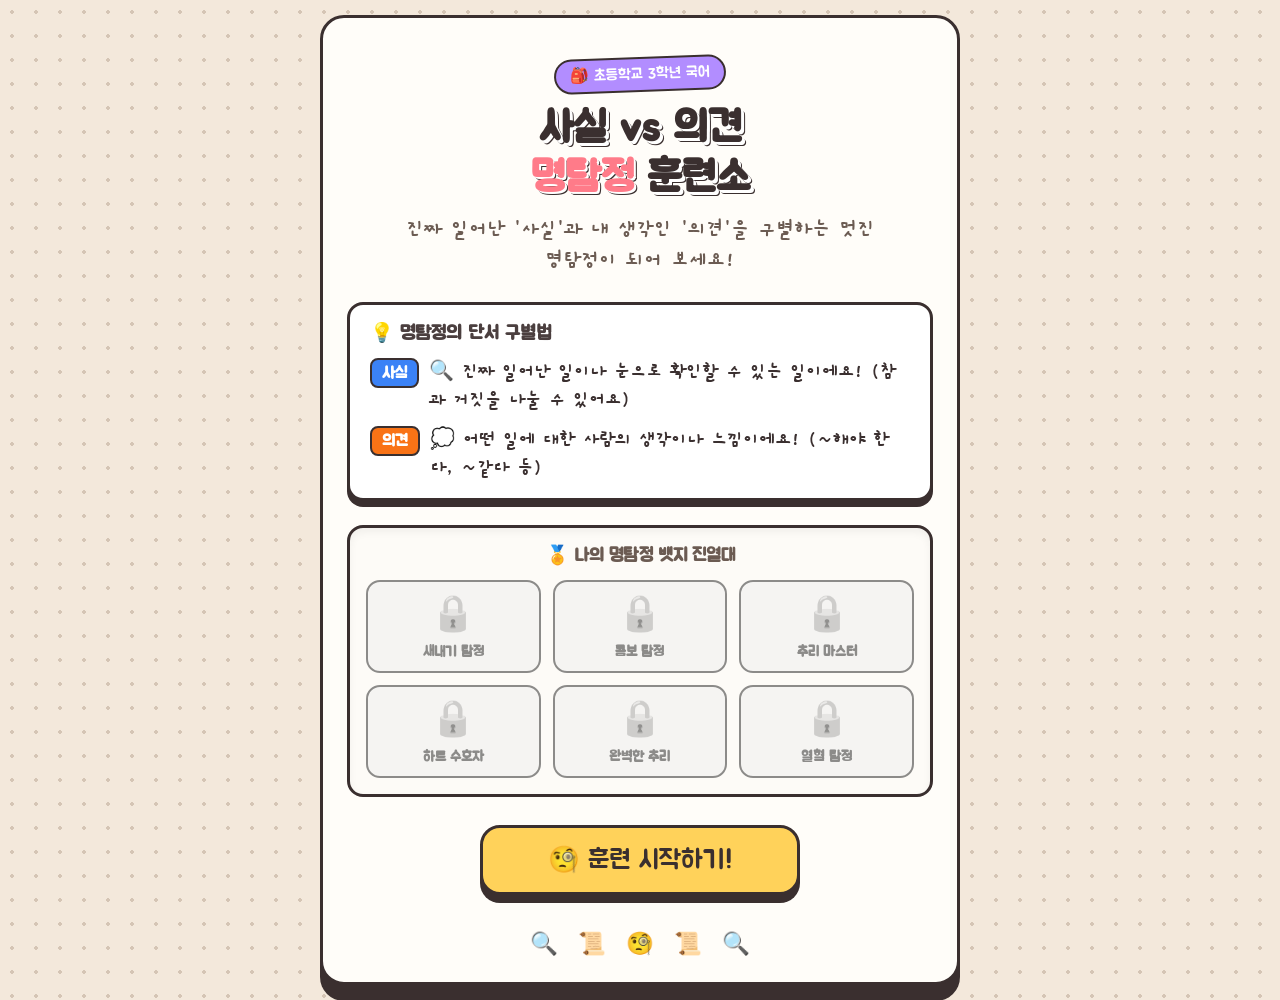
==== fact-opinion-game/index.html @ c6e33acb "feat: 초등학교 3학년 국어 '사실과 의견' 구분 학습 프로그램 추가" ====
<!DOCTYPE html>
<html lang="ko">
<head>
    <meta charset="UTF-8">
    <meta name="viewport" content="width=device-width, initial-scale=1.0">
    <title>사실 vs 의견 명탐정 훈련소 - 초등학교 3학년 국어</title>
    <!-- Google Fonts: Jua & Gaegu & Nanum Pen Script -->
    <link rel="preconnect" href="https://fonts.googleapis.com">
    <link rel="preconnect" href="https://fonts.gstatic.com" crossorigin>
    <link href="https://fonts.googleapis.com/css2?family=Jua&family=Gaegu:wght@400;700&family=Nanum+Pen+Script&display=swap" rel="stylesheet">
    <link rel="stylesheet" href="style.css">
</head>
<body>
    <div class="app-container">
        <!-- 메인 메뉴 화면 -->
        <section id="main-menu" class="screen active">
            <div class="cloud-bg"></div>
            <div class="title-area">
                <div class="badge">🎒 초등학교 3학년 국어</div>
                <h1>사실 vs 의견<br><span class="highlight">명탐정</span> 훈련소</h1>
                <p class="subtitle">진짜 일어난 '사실'과 내 생각인 '의견'을 구별하는 멋진 명탐정이 되어 보세요!</p>
            </div>

            <!-- 개념 설명 카드 -->
            <div class="concept-card">
                <h3>💡 명탐정의 단서 구별법</h3>
                <ul class="concept-list">
                    <li><span class="num blue">사실</span> 🔍 진짜 일어난 일이나 눈으로 확인할 수 있는 일이에요! (참과 거짓을 나눌 수 있어요)</li>
                    <li><span class="num orange">의견</span> 💭 어떤 일에 대한 사람의 생각이나 느낌이에요! (~해야 한다, ~같다 등)</li>
                </ul>
            </div>

            <!-- 뱃지 진열대 -->
            <div class="badge-shelf-container">
                <h3>🏅 나의 명탐정 뱃지 진열대</h3>
                <div class="badge-shelf" id="badge-shelf-display">
                    <!-- JavaScript에서 뱃지 정보 로드 -->
                </div>
            </div>

            <div class="menu-buttons">
                <button class="btn btn-start" onclick="startGame()">🧐 훈련 시작하기!</button>
            </div>
            
            <div class="footer-decoration">
                <span>🔍</span><span>📜</span><span>🧐</span><span>📜</span><span>🔍</span>
            </div>
        </section>

        <!-- 퀴즈 플레이 화면 -->
        <section id="quiz-screen" class="screen hidden">
            <div class="quiz-header">
                <button class="btn btn-home" onclick="goHome()">🏠 홈으로</button>
                <div class="status-bar">
                    <div class="progress-container">
                        <span class="progress-text">단서 <span id="current-q-num">1</span> / 10</span>
                        <div class="progress-track">
                            <div id="progress-bar" class="progress-fill" style="width: 10%;"></div>
                        </div>
                    </div>
                    <div class="hearts-container" id="hearts-display">
                        ❤️❤️❤️❤️❤️
                    </div>
                </div>
            </div>

            <div class="quiz-body">
                <!-- 콤보 및 연속 정답 이펙트 표시 -->
                <div class="combo-badge-wrapper" id="combo-display-area">
                    <!-- 예: "🔥 3콤보!" 가 애니메이션과 함께 표시됨 -->
                </div>

                <!-- 질문 제시 카드 -->
                <div class="question-instruction">
                    <div class="detective-avatar">🧐</div>
                    <div class="speech-bubble">
                        <p>아래 단서는 <strong>'사실'</strong>일까요, <strong>'의견'</strong>일까요?</p>
                    </div>
                </div>

                <!-- 단서 카드 (종이 스크롤 느낌) -->
                <div class="clue-card-container">
                    <div class="clue-tag">📍 오늘의 단서 문장</div>
                    <div class="clue-paper">
                        <div class="paper-lines">
                            <div class="paper-content" id="clue-text">
                                문장이 이곳에 들어갑니다.
                            </div>
                        </div>
                    </div>
                </div>

                <!-- 양자택일 버튼 (사실 vs 의견) -->
                <div class="choices-container">
                    <button class="btn-choice btn-fact" onclick="submitAnswer('fact')">
                        <span class="choice-icon">🔍</span>
                        <span class="choice-label">사실</span>
                        <span class="choice-desc">눈으로 확인되는 진짜 일</span>
                    </button>
                    <button class="btn-choice btn-opinion" onclick="submitAnswer('opinion')">
                        <span class="choice-icon">💭</span>
                        <span class="choice-label">의견</span>
                        <span class="choice-desc">마음속 생각이나 주장</span>
                    </button>
                </div>
            </div>
        </section>

        <!-- 결과 화면 -->
        <section id="result-screen" class="screen hidden">
            <div class="result-header">
                <h2>🏆 훈련 결과 보고서</h2>
            </div>
            
            <div class="result-body">
                <div class="result-score-card">
                    <div class="result-medal" id="result-medal-icon">🎖️</div>
                    <h3 id="result-title">훌륭한 탐정이군요!</h3>
                    <div class="score-details">
                        <p>맞힌 문제: <span class="highlight-score" id="result-score">0</span> / 10</p>
                        <p>최대 콤보: <span class="highlight-combo" id="result-combo">0</span> 콤보</p>
                    </div>
                </div>

                <!-- 획득한 뱃지 리스트 -->
                <div class="unlocked-badges-container" id="round-badges-container">
                    <h4>✨ 이번 훈련으로 획득한 뱃지!</h4>
                    <div class="round-badges-list" id="round-badges-list">
                        <!-- 동적 생성 -->
                    </div>
                </div>
            </div>

            <div class="result-buttons">
                <button class="btn btn-replay" onclick="startGame()">🔄 다시 도전하기</button>
                <button class="btn btn-secondary-outline" onclick="showMainMenu()">🏠 처음 화면으로</button>
            </div>
        </section>

        <!-- 정답/오답 확인 다이얼로그 -->
        <dialog id="feedback-dialog">
            <div class="dialog-content">
                <div class="dialog-icon" id="feedback-icon">🎉</div>
                <h2 id="feedback-title">정답이에요!</h2>
                <div class="feedback-detail">
                    <div class="correct-answer-is">
                        제시문 성격: <span id="correct-answer-name" class="highlight-answer">사실</span>
                    </div>
                    <p id="feedback-explanation">해설이 들어갑니다.</p>
                </div>
                <button class="btn btn-next" id="btn-next-action" onclick="closeFeedbackAndNext()">다음 단서로 ➔</button>
            </div>
        </dialog>
    </div>

    <!-- 배경 파티클용 컨테이너 (정답 시 폭죽 효과) -->
    <div id="particle-container"></div>

    <script src="script.js"></script>
</body>
</html>
---- fact-opinion-game/style.css ----
:root {
    --color-primary: #FF7B89;     /* 상큼한 피치 핑크 */
    --color-secondary: #FFD25A;   /* 버터 옐로우 */
    --color-success: #7ED957;     /* 새싹 그린 */
    --color-info: #5CE1E6;        /* 맑은 소라색 */
    --color-purple: #B28DFF;      /* 파스텔 보라 */
    --color-bg: #FFFDF9;          /* 따뜻한 우유색 */
    --color-dark: #3A2F2F;        /* 부드러운 다크 브라운 (텍스트 및 라인) */
    --color-white: #FFFFFF;
    
    --color-fact-main: #3B82F6;   /* 사실 파랑 */
    --color-fact-bg: #EFF6FF;
    --color-op-main: #F97316;     /* 의견 주황 */
    --color-op-bg: #FFF7ED;

    --font-main: 'Jua', sans-serif;
    --font-hand: 'Gaegu', cursive;

    --shadow-main: 0 8px 0px var(--color-dark);
    --shadow-active: 0 2px 0px var(--color-dark);
    --border-main: 3px solid var(--color-dark);
    --border-radius-lg: 24px;
    --border-radius-md: 16px;
}

* {
    box-sizing: border-box;
    margin: 0;
    padding: 0;
}

body {
    font-family: var(--font-main);
    background-color: #F3E8DB;
    background-image: radial-gradient(#D5C5B5 2px, transparent 2px);
    background-size: 24px 24px;
    color: var(--color-dark);
    display: flex;
    justify-content: center;
    align-items: center;
    min-height: 100vh;
    overflow-x: hidden;
    padding: 15px;
}

/* 앱 전체 컨테이너 */
.app-container {
    width: 100%;
    max-width: 640px;
    background-color: var(--color-bg);
    min-height: 90vh;
    border: var(--border-main);
    border-radius: var(--border-radius-lg);
    box-shadow: 0 16px 0px var(--color-dark);
    overflow: hidden;
    position: relative;
    display: flex;
    flex-direction: column;
}

/* 화면 상태 관리 */
.screen {
    flex: 1;
    display: flex;
    flex-direction: column;
    padding: 24px;
    animation: fadeIn 0.4s cubic-bezier(0.16, 1, 0.3, 1);
}

.hidden {
    display: none !important;
}

@keyframes fadeIn {
    from {
        opacity: 0;
        transform: translateY(15px);
    }
    to {
        opacity: 1;
        transform: translateY(0);
    }
}

/* 공통 버튼 디자인 */
.btn {
    font-family: var(--font-main);
    border: var(--border-main);
    border-radius: 20px;
    padding: 12px 24px;
    font-size: 1.3rem;
    cursor: pointer;
    background-color: var(--color-white);
    color: var(--color-dark);
    transition: all 0.15s cubic-bezier(0.175, 0.885, 0.32, 1.275);
    box-shadow: var(--shadow-main);
    display: inline-flex;
    align-items: center;
    justify-content: center;
    gap: 8px;
    user-select: none;
}

.btn:hover {
    transform: translateY(-2px);
    box-shadow: 0 10px 0px var(--color-dark);
}

.btn:active {
    transform: translateY(6px);
    box-shadow: var(--shadow-active);
}

.btn-start {
    background-color: var(--color-secondary);
    font-size: 1.6rem;
    padding: 16px 36px;
    width: 100%;
    max-width: 320px;
    margin: 0 auto;
}

.btn-home {
    padding: 8px 16px;
    font-size: 1rem;
    border-radius: 12px;
    box-shadow: 0 4px 0px var(--color-dark);
}

.btn-home:active {
    transform: translateY(2px);
    box-shadow: var(--shadow-active);
}

.btn-next, .btn-replay {
    background-color: var(--color-success);
    color: var(--color-white);
    text-shadow: 2px 2px 0px var(--color-dark);
}

.btn-secondary-outline {
    background-color: var(--color-white);
    border: 3px solid #8B7E74;
    box-shadow: 0 6px 0px #8B7E74;
}

.btn-secondary-outline:hover {
    box-shadow: 0 8px 0px #8B7E74;
}

.btn-secondary-outline:active {
    transform: translateY(4px);
    box-shadow: 0 2px 0px #8B7E74;
}

/* ==========================================
   1. 메인 메뉴 화면
   ========================================== */
.title-area {
    text-align: center;
    margin-top: 15px;
    margin-bottom: 25px;
    position: relative;
}

.badge {
    display: inline-block;
    background-color: var(--color-purple);
    color: var(--color-white);
    padding: 6px 14px;
    border-radius: 50px;
    font-size: 0.95rem;
    border: 2px solid var(--color-dark);
    margin-bottom: 12px;
    transform: rotate(-2deg);
}

.title-area h1 {
    font-size: 2.6rem;
    line-height: 1.2;
    margin-bottom: 10px;
    text-shadow: 3px 3px 0 var(--color-white), 4px 4px 0 var(--color-dark);
}

.title-area h1 .highlight {
    color: var(--color-primary);
    text-shadow: 2px 2px 0 var(--color-white), 3px 3px 0 var(--color-dark);
}

.subtitle {
    font-family: var(--font-hand);
    font-size: 1.4rem;
    font-weight: bold;
    color: #6B5B52;
    max-width: 480px;
    margin: 0 auto;
    line-height: 1.4;
}

/* 개념 카드 */
.concept-card {
    background-color: var(--color-white);
    border: var(--border-main);
    border-radius: var(--border-radius-md);
    padding: 16px 20px;
    margin-bottom: 24px;
    box-shadow: 0 6px 0 var(--color-dark);
}

.concept-card h3 {
    font-size: 1.2rem;
    margin-bottom: 12px;
    color: #4B3F3F;
    display: flex;
    align-items: center;
    gap: 6px;
}

.concept-list {
    list-style: none;
    display: flex;
    flex-direction: column;
    gap: 12px;
}

.concept-list li {
    font-family: var(--font-hand);
    font-size: 1.25rem;
    font-weight: 700;
    line-height: 1.4;
    display: flex;
    align-items: flex-start;
    gap: 10px;
}

.concept-list .num {
    font-family: var(--font-main);
    font-size: 1rem;
    color: var(--color-white);
    padding: 2px 10px;
    border-radius: 8px;
    border: 2px solid var(--color-dark);
    flex-shrink: 0;
}

.concept-list .num.blue { background-color: var(--color-fact-main); }
.concept-list .num.orange { background-color: var(--color-op-main); }

/* 뱃지 진열대 */
.badge-shelf-container {
    background-color: #FDFBF7;
    border: var(--border-main);
    border-radius: var(--border-radius-md);
    padding: 16px;
    margin-bottom: 28px;
    box-shadow: inset 0 4px 8px rgba(0,0,0,0.05);
}

.badge-shelf-container h3 {
    font-size: 1.15rem;
    margin-bottom: 12px;
    text-align: center;
    color: #6B5B52;
}

.badge-shelf {
    display: grid;
    grid-template-columns: repeat(3, 1fr);
    gap: 12px;
}

.badge-item {
    background-color: var(--color-white);
    border: 2px solid var(--color-dark);
    border-radius: 14px;
    padding: 10px 6px;
    text-align: center;
    position: relative;
    cursor: help;
    transition: all 0.2s ease;
}

.badge-item.locked {
    filter: grayscale(100%);
    opacity: 0.55;
    background-color: #F1EFEA;
}

.badge-icon {
    font-size: 2.2rem;
    margin-bottom: 4px;
    display: block;
}

.badge-name {
    font-size: 0.85rem;
    font-weight: bold;
    color: var(--color-dark);
}

/* 뱃지 툴팁 */
.badge-item::after {
    content: attr(data-tooltip);
    position: absolute;
    bottom: 105%;
    left: 50%;
    transform: translateX(-50%) scale(0.8);
    background-color: var(--color-dark);
    color: var(--color-white);
    padding: 6px 10px;
    border-radius: 8px;
    font-size: 0.75rem;
    width: 140px;
    text-align: center;
    visibility: hidden;
    opacity: 0;
    pointer-events: none;
    transition: all 0.15s ease;
    z-index: 10;
    box-shadow: 0 4px 8px rgba(0,0,0,0.15);
    line-height: 1.3;
}

.badge-item:hover::after {
    visibility: visible;
    opacity: 1;
    transform: translateX(-50%) scale(1);
}

.menu-buttons {
    text-align: center;
    margin-bottom: 20px;
}

.footer-decoration {
    display: flex;
    justify-content: center;
    gap: 20px;
    font-size: 1.4rem;
    color: #D5C5B5;
    margin-top: auto;
    padding-top: 15px;
}

/* ==========================================
   2. 퀴즈 플레이 화면
   ========================================== */
.quiz-header {
    display: flex;
    align-items: center;
    justify-content: space-between;
    padding-bottom: 16px;
    border-bottom: 3px dashed #E5D5C5;
    margin-bottom: 20px;
}

.status-bar {
    display: flex;
    align-items: center;
    gap: 16px;
    flex: 1;
    justify-content: flex-end;
}

.progress-container {
    display: flex;
    flex-direction: column;
    align-items: flex-end;
    gap: 4px;
    flex: 1;
    max-width: 180px;
}

.progress-text {
    font-size: 0.95rem;
    font-weight: bold;
}

.progress-track {
    width: 100%;
    height: 14px;
    background-color: #EADBC8;
    border: 2px solid var(--color-dark);
    border-radius: 10px;
    overflow: hidden;
}

.progress-fill {
    height: 100%;
    background-color: var(--color-info);
    border-right: 2px solid var(--color-dark);
    width: 0%;
    transition: width 0.3s cubic-bezier(0.4, 0, 0.2, 1);
}

.hearts-container {
    font-size: 1.3rem;
    letter-spacing: 2px;
    user-select: none;
}

/* 하트 깎일 때 흔들리는 효과 */
@keyframes shake {
    0%, 100% { transform: translateX(0); }
    20%, 60% { transform: translateX(-6px); }
    40%, 80% { transform: translateX(6px); }
}

.shake {
    animation: shake 0.4s ease;
}

.quiz-body {
    display: flex;
    flex-direction: column;
    flex: 1;
    position: relative;
}

/* 콤보 배지 */
.combo-badge-wrapper {
    position: absolute;
    top: -5px;
    right: 5px;
    z-index: 5;
    pointer-events: none;
}

.combo-badge {
    background-color: var(--color-primary);
    color: var(--color-white);
    border: 2px solid var(--color-dark);
    padding: 4px 10px;
    border-radius: 12px;
    font-size: 1.1rem;
    box-shadow: 0 4px 0 var(--color-dark);
    animation: popCombo 0.4s cubic-bezier(0.175, 0.885, 0.32, 1.275) both;
}

@keyframes popCombo {
    0% { transform: scale(0.5) rotate(-15deg); opacity: 0; }
    50% { transform: scale(1.3) rotate(10deg); }
    100% { transform: scale(1) rotate(-5deg); opacity: 1; }
}

/* 질문 제시 가이드 */
.question-instruction {
    display: flex;
    align-items: center;
    gap: 12px;
    margin-bottom: 20px;
}

.detective-avatar {
    font-size: 2.8rem;
    background-color: #EBF8FF;
    border: 2.5px solid var(--color-dark);
    width: 60px;
    height: 60px;
    border-radius: 50%;
    display: flex;
    align-items: center;
    justify-content: center;
    box-shadow: 0 4px 0 var(--color-dark);
}

.speech-bubble {
    background-color: var(--color-white);
    border: 2.5px solid var(--color-dark);
    border-radius: 18px;
    padding: 10px 16px;
    position: relative;
    flex: 1;
    box-shadow: 0 4px 0 rgba(0,0,0,0.05);
}

.speech-bubble::before {
    content: '';
    position: absolute;
    left: -10px;
    top: 50%;
    transform: translateY(-50%) rotate(45deg);
    width: 14px;
    height: 14px;
    background-color: var(--color-white);
    border-left: 2.5px solid var(--color-dark);
    border-bottom: 2.5px solid var(--color-dark);
}

.speech-bubble p {
    font-family: var(--font-hand);
    font-size: 1.35rem;
    font-weight: 700;
    line-height: 1.3;
}

/* 단서 종이 스크롤 */
.clue-card-container {
    margin-bottom: 28px;
    position: relative;
}

.clue-tag {
    position: absolute;
    top: -12px;
    left: 20px;
    background-color: var(--color-secondary);
    border: 2px solid var(--color-dark);
    border-radius: 8px;
    padding: 2px 10px;
    font-size: 0.9rem;
    font-weight: bold;
    z-index: 2;
}

.clue-paper {
    background-color: #FFFDF6;
    border: var(--border-main);
    border-radius: 16px;
    padding: 28px 20px 20px 20px;
    box-shadow: 0 8px 0 rgba(0, 0, 0, 0.05), var(--shadow-main);
    position: relative;
    overflow: hidden;
}

.clue-paper::after {
    content: '';
    position: absolute;
    top: 0;
    right: 15px;
    width: 25px;
    height: 100%;
    background: radial-gradient(circle, #EADBC8 4px, transparent 5px);
    background-size: 25px 25px;
    opacity: 0.35;
    pointer-events: none;
}

.paper-lines {
    border-left: 2px solid #FF8E9E;
    padding-left: 15px;
    height: 100%;
}

.paper-content {
    font-family: var(--font-hand);
    font-size: 1.7rem;
    font-weight: bold;
    line-height: 1.6;
    color: #4A3E3D;
    min-height: 90px;
    display: flex;
    align-items: center;
    word-break: keep-all;
}

/* 양자택일 버튼 레이아웃 */
.choices-container {
    display: grid;
    grid-template-columns: 1fr 1fr;
    gap: 16px;
    margin-top: auto;
    margin-bottom: 10px;
}

.btn-choice {
    font-family: var(--font-main);
    border: var(--border-main);
    border-radius: var(--border-radius-md);
    padding: 16px 12px;
    cursor: pointer;
    transition: all 0.15s cubic-bezier(0.175, 0.885, 0.32, 1.275);
    box-shadow: var(--shadow-main);
    display: flex;
    flex-direction: column;
    align-items: center;
    gap: 6px;
    user-select: none;
}

.btn-choice:hover {
    transform: translateY(-4px);
    box-shadow: 0 12px 0px var(--color-dark);
}

.btn-choice:active {
    transform: translateY(6px);
    box-shadow: var(--shadow-active);
}

.btn-fact {
    background-color: var(--color-fact-bg);
    color: var(--color-fact-main);
}
.btn-fact .choice-label {
    color: var(--color-fact-main);
    font-size: 1.8rem;
    text-shadow: 1.5px 1.5px 0 var(--color-dark);
}
.btn-fact .choice-desc {
    color: #4B5563;
    font-size: 0.85rem;
    font-family: var(--font-hand);
    font-weight: 700;
}

.btn-opinion {
    background-color: var(--color-op-bg);
    color: var(--color-op-main);
}
.btn-opinion .choice-label {
    color: var(--color-op-main);
    font-size: 1.8rem;
    text-shadow: 1.5px 1.5px 0 var(--color-dark);
}
.btn-opinion .choice-desc {
    color: #4B5563;
    font-size: 0.85rem;
    font-family: var(--font-hand);
    font-weight: 700;
}

.choice-icon {
    font-size: 2.4rem;
}

/* ==========================================
   3. 결과 화면
   ========================================== */
.result-header {
    text-align: center;
    margin-bottom: 20px;
}

.result-header h2 {
    font-size: 2.2rem;
    color: var(--color-primary);
    text-shadow: 2px 2px 0 var(--color-white), 3px 3px 0 var(--color-dark);
}

.result-body {
    display: flex;
    flex-direction: column;
    gap: 20px;
    flex: 1;
}

.result-score-card {
    background-color: var(--color-white);
    border: var(--border-main);
    border-radius: var(--border-radius-md);
    padding: 24px 20px;
    text-align: center;
    box-shadow: var(--shadow-main);
}

.result-medal {
    font-size: 3.5rem;
    margin-bottom: 8px;
    animation: bounce 1.2s infinite alternate ease-in-out;
}

@keyframes bounce {
    from { transform: translateY(0); }
    to { transform: translateY(-8px); }
}

.result-score-card h3 {
    font-size: 1.5rem;
    margin-bottom: 12px;
}

.score-details {
    display: flex;
    justify-content: space-around;
    font-size: 1.2rem;
    border-top: 2px dashed #E5D5C5;
    padding-top: 14px;
}

.highlight-score {
    color: var(--color-fact-main);
    font-size: 1.5rem;
    font-weight: bold;
}

.highlight-combo {
    color: var(--color-primary);
    font-size: 1.5rem;
    font-weight: bold;
}

.unlocked-badges-container {
    background-color: #FFFDF9;
    border: var(--border-main);
    border-radius: var(--border-radius-md);
    padding: 16px;
    box-shadow: inset 0 4px 6px rgba(0,0,0,0.02);
}

.unlocked-badges-container h4 {
    font-size: 1.1rem;
    margin-bottom: 12px;
    color: #6B5B52;
    text-align: center;
}

.round-badges-list {
    display: flex;
    justify-content: center;
    gap: 16px;
    flex-wrap: wrap;
}

.round-badge-item {
    background-color: #FFF4E5;
    border: 2px solid var(--color-dark);
    border-radius: 12px;
    padding: 8px 12px;
    display: flex;
    align-items: center;
    gap: 6px;
    font-size: 0.9rem;
    animation: scalePop 0.4s cubic-bezier(0.175, 0.885, 0.32, 1.275) both;
}

@keyframes scalePop {
    from { transform: scale(0.6); opacity: 0; }
    to { transform: scale(1); opacity: 1; }
}

.result-buttons {
    display: flex;
    flex-direction: column;
    gap: 12px;
    margin-top: auto;
    padding-top: 15px;
}

.result-buttons .btn {
    width: 100%;
}

/* ==========================================
   4. 정답/오답 확인 다이얼로그 (Dialog)
   ========================================== */
dialog {
    border: none;
    background: transparent;
    max-width: 90%;
    width: 440px;
    margin: auto;
}

dialog::backdrop {
    background-color: rgba(58, 47, 47, 0.6);
    backdrop-filter: blur(4px);
    animation: backdropFade 0.25s ease-out;
}

@keyframes backdropFade {
    from { opacity: 0; }
    to { opacity: 1; }
}

.dialog-content {
    background-color: var(--color-bg);
    border: var(--border-main);
    border-radius: var(--border-radius-lg);
    box-shadow: 0 16px 0px var(--color-dark);
    padding: 24px;
    text-align: center;
    animation: dialogPop 0.35s cubic-bezier(0.34, 1.56, 0.64, 1);
    position: relative;
    overflow: hidden;
}

@keyframes dialogPop {
    from { transform: scale(0.7) translateY(20px); opacity: 0; }
    to { transform: scale(1) translateY(0); opacity: 1; }
}

.dialog-icon {
    font-size: 4rem;
    margin-bottom: 12px;
    display: inline-block;
}

.dialog-content h2 {
    font-size: 1.8rem;
    margin-bottom: 16px;
    text-shadow: 1px 1px 0 var(--color-white);
}

.feedback-detail {
    background-color: var(--color-white);
    border: 2px solid var(--color-dark);
    border-radius: 14px;
    padding: 16px;
    margin-bottom: 20px;
    text-align: left;
}

.correct-answer-is {
    font-size: 1.05rem;
    font-weight: bold;
    margin-bottom: 8px;
    border-bottom: 2px dashed #E5D5C5;
    padding-bottom: 8px;
}

.highlight-answer {
    padding: 2px 10px;
    border-radius: 8px;
    border: 2px solid var(--color-dark);
    color: var(--color-white);
    font-size: 0.95rem;
    margin-left: 6px;
}

.highlight-answer.fact {
    background-color: var(--color-fact-main);
}
.highlight-answer.opinion {
    background-color: var(--color-op-main);
}

#feedback-explanation {
    font-family: var(--font-hand);
    font-size: 1.35rem;
    font-weight: bold;
    line-height: 1.45;
    color: #554A42;
    word-break: keep-all;
}

.btn-next {
    width: 100%;
}

/* ==========================================
   5. 파티클 이펙트
   ========================================== */
#particle-container {
    position: fixed;
    top: 0;
    left: 0;
    width: 100vw;
    height: 100vh;
    pointer-events: none;
    z-index: 9999;
    overflow: hidden;
}

.particle {
    position: absolute;
    font-size: 1.5rem;
    user-select: none;
    animation: particleFall 1.2s forwards cubic-bezier(0.1, 0.8, 0.3, 1);
}

@keyframes particleFall {
    0% {
        transform: translate3d(0, 0, 0) rotate(0deg) scale(0);
        opacity: 1;
    }
    50% {
        opacity: 1;
    }
    100% {
        transform: translate3d(var(--x), var(--y), 0) rotate(var(--r)) scale(1.2);
        opacity: 0;
    }
}
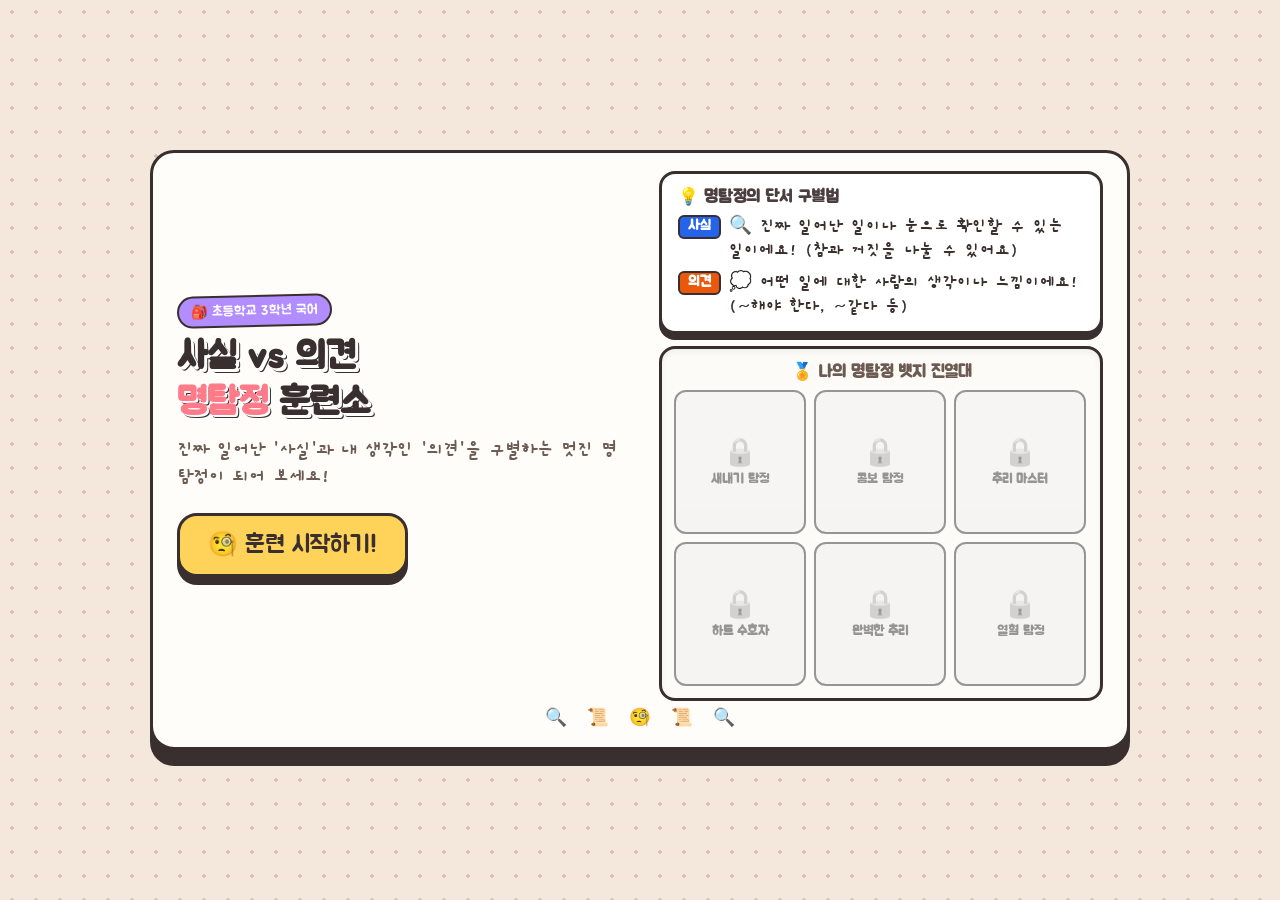
==== commit c08227e2: "style: 크롬북 해상도 최적화 가로 분할 레이아웃 적용 및 세로 스크롤 제거" ====
--- a/fact-opinion-game/index.html
+++ b/fact-opinion-game/index.html
@@ -15,31 +15,37 @@
         <!-- 메인 메뉴 화면 -->
         <section id="main-menu" class="screen active">
             <div class="cloud-bg"></div>
-            <div class="title-area">
-                <div class="badge">🎒 초등학교 3학년 국어</div>
-                <h1>사실 vs 의견<br><span class="highlight">명탐정</span> 훈련소</h1>
-                <p class="subtitle">진짜 일어난 '사실'과 내 생각인 '의견'을 구별하는 멋진 명탐정이 되어 보세요!</p>
-            </div>
+            <div class="split-layout">
+                <!-- 좌측 열: 타이틀과 모험 시작 -->
+                <div class="col-left">
+                    <div class="title-area">
+                        <div class="badge">🎒 초등학교 3학년 국어</div>
+                        <h1>사실 vs 의견<br><span class="highlight">명탐정</span> 훈련소</h1>
+                        <p class="subtitle">진짜 일어난 '사실'과 내 생각인 '의견'을 구별하는 멋진 명탐정이 되어 보세요!</p>
+                    </div>
+                    <div class="menu-buttons">
+                        <button class="btn btn-start" onclick="startGame()">🧐 훈련 시작하기!</button>
+                    </div>
+                </div>
+                <!-- 우측 열: 개념 요약 및 뱃지 판넬 -->
+                <div class="col-right">
+                    <!-- 개념 설명 카드 -->
+                    <div class="concept-card">
+                        <h3>💡 명탐정의 단서 구별법</h3>
+                        <ul class="concept-list">
+                            <li><span class="num blue">사실</span> 🔍 진짜 일어난 일이나 눈으로 확인할 수 있는 일이에요! (참과 거짓을 나눌 수 있어요)</li>
+                            <li><span class="num orange">의견</span> 💭 어떤 일에 대한 사람의 생각이나 느낌이에요! (~해야 한다, ~같다 등)</li>
+                        </ul>
+                    </div>
 
-            <!-- 개념 설명 카드 -->
-            <div class="concept-card">
-                <h3>💡 명탐정의 단서 구별법</h3>
-                <ul class="concept-list">
-                    <li><span class="num blue">사실</span> 🔍 진짜 일어난 일이나 눈으로 확인할 수 있는 일이에요! (참과 거짓을 나눌 수 있어요)</li>
-                    <li><span class="num orange">의견</span> 💭 어떤 일에 대한 사람의 생각이나 느낌이에요! (~해야 한다, ~같다 등)</li>
-                </ul>
-            </div>
-
-            <!-- 뱃지 진열대 -->
-            <div class="badge-shelf-container">
-                <h3>🏅 나의 명탐정 뱃지 진열대</h3>
-                <div class="badge-shelf" id="badge-shelf-display">
-                    <!-- JavaScript에서 뱃지 정보 로드 -->
+                    <!-- 뱃지 진열대 -->
+                    <div class="badge-shelf-container">
+                        <h3>🏅 나의 명탐정 뱃지 진열대</h3>
+                        <div class="badge-shelf" id="badge-shelf-display">
+                            <!-- JavaScript에서 뱃지 정보 로드 -->
+                        </div>
+                    </div>
                 </div>
-            </div>
-
-            <div class="menu-buttons">
-                <button class="btn btn-start" onclick="startGame()">🧐 훈련 시작하기!</button>
             </div>
             
             <div class="footer-decoration">
@@ -64,43 +70,53 @@
                 </div>
             </div>
 
-            <div class="quiz-body">
-                <!-- 콤보 및 연속 정답 이펙트 표시 -->
-                <div class="combo-badge-wrapper" id="combo-display-area">
-                    <!-- 예: "🔥 3콤보!" 가 애니메이션과 함께 표시됨 -->
-                </div>
+            <div class="quiz-body split-layout">
+                <!-- 좌측: 문제 질문과 단서 카드 -->
+                <div class="col-left">
+                    <div class="question-instruction">
+                        <div class="detective-avatar">🧐</div>
+                        <div class="speech-bubble">
+                            <p>아래 단서는 <strong>'사실'</strong>일까요, <strong>'의견'</strong>일까요?</p>
+                        </div>
+                    </div>
 
-                <!-- 질문 제시 카드 -->
-                <div class="question-instruction">
-                    <div class="detective-avatar">🧐</div>
-                    <div class="speech-bubble">
-                        <p>아래 단서는 <strong>'사실'</strong>일까요, <strong>'의견'</strong>일까요?</p>
-                    </div>
-                </div>
-
-                <!-- 단서 카드 (종이 스크롤 느낌) -->
-                <div class="clue-card-container">
-                    <div class="clue-tag">📍 오늘의 단서 문장</div>
-                    <div class="clue-paper">
-                        <div class="paper-lines">
-                            <div class="paper-content" id="clue-text">
-                                문장이 이곳에 들어갑니다.
+                    <!-- 단서 카드 (종이 스크롤) -->
+                    <div class="clue-card-container">
+                        <div class="clue-tag">📍 오늘의 단서 문장</div>
+                        <div class="clue-paper">
+                            <div class="paper-lines">
+                                <div class="paper-content" id="clue-text">
+                                    문장이 이곳에 들어갑니다.
+                                </div>
                             </div>
                         </div>
                     </div>
                 </div>
 
-                <!-- 양자택일 버튼 (사실 vs 의견) -->
-                <div class="choices-container">
+                <!-- 우측: 대형 세로 사실/의견 버튼 -->
+                <div class="col-right choices-col">
+                    <!-- 콤보 및 연속 정답 이펙트 표시 -->
+                    <div class="combo-badge-wrapper" id="combo-display-area">
+                        <!-- 예: "🔥 3콤보!" -->
+                    </div>
+
                     <button class="btn-choice btn-fact" onclick="submitAnswer('fact')">
-                        <span class="choice-icon">🔍</span>
-                        <span class="choice-label">사실</span>
-                        <span class="choice-desc">눈으로 확인되는 진짜 일</span>
+                        <div class="choice-btn-inner">
+                            <span class="choice-icon">🔍</span>
+                            <div class="choice-text-group">
+                                <span class="choice-label">사실</span>
+                                <span class="choice-desc">눈으로 확인되는 진짜 일</span>
+                            </div>
+                        </div>
                     </button>
                     <button class="btn-choice btn-opinion" onclick="submitAnswer('opinion')">
-                        <span class="choice-icon">💭</span>
-                        <span class="choice-label">의견</span>
-                        <span class="choice-desc">마음속 생각이나 주장</span>
+                        <div class="choice-btn-inner">
+                            <span class="choice-icon">💭</span>
+                            <div class="choice-text-group">
+                                <span class="choice-label">의견</span>
+                                <span class="choice-desc">마음속 생각이나 주장</span>
+                            </div>
+                        </div>
                     </button>
                 </div>
             </div>
@@ -112,28 +128,34 @@
                 <h2>🏆 훈련 결과 보고서</h2>
             </div>
             
-            <div class="result-body">
-                <div class="result-score-card">
-                    <div class="result-medal" id="result-medal-icon">🎖️</div>
-                    <h3 id="result-title">훌륭한 탐정이군요!</h3>
-                    <div class="score-details">
-                        <p>맞힌 문제: <span class="highlight-score" id="result-score">0</span> / 10</p>
-                        <p>최대 콤보: <span class="highlight-combo" id="result-combo">0</span> 콤보</p>
+            <div class="result-body split-layout">
+                <!-- 좌측: 점수 카드 -->
+                <div class="col-left">
+                    <div class="result-score-card">
+                        <div class="result-medal" id="result-medal-icon">🎖️</div>
+                        <h3 id="result-title">훌륭한 탐정이군요!</h3>
+                        <div class="score-details">
+                            <p>맞힌 문제: <span class="highlight-score" id="result-score">0</span> / 10</p>
+                            <p>최대 콤보: <span class="highlight-combo" id="result-combo">0</span> 콤보</p>
+                        </div>
                     </div>
                 </div>
 
-                <!-- 획득한 뱃지 리스트 -->
-                <div class="unlocked-badges-container" id="round-badges-container">
-                    <h4>✨ 이번 훈련으로 획득한 뱃지!</h4>
-                    <div class="round-badges-list" id="round-badges-list">
-                        <!-- 동적 생성 -->
+                <!-- 우측: 이번 판 뱃지 및 제어 버튼 -->
+                <div class="col-right result-nav-col">
+                    <!-- 획득한 뱃지 리스트 -->
+                    <div class="unlocked-badges-container" id="round-badges-container">
+                        <h4>✨ 이번 훈련으로 획득한 뱃지!</h4>
+                        <div class="round-badges-list" id="round-badges-list">
+                            <!-- 동적 생성 -->
+                        </div>
+                    </div>
+
+                    <div class="result-buttons">
+                        <button class="btn btn-replay" onclick="startGame()">🔄 다시 도전하기</button>
+                        <button class="btn btn-secondary-outline" onclick="showMainMenu()">🏠 처음 화면으로</button>
                     </div>
                 </div>
-            </div>
-
-            <div class="result-buttons">
-                <button class="btn btn-replay" onclick="startGame()">🔄 다시 도전하기</button>
-                <button class="btn btn-secondary-outline" onclick="showMainMenu()">🏠 처음 화면으로</button>
             </div>
         </section>
 
--- a/fact-opinion-game/style.css
+++ b/fact-opinion-game/style.css
@@ -8,9 +8,9 @@
     --color-dark: #3A2F2F;        /* 부드러운 다크 브라운 (텍스트 및 라인) */
     --color-white: #FFFFFF;
     
-    --color-fact-main: #3B82F6;   /* 사실 파랑 */
+    --color-fact-main: #2563EB;   /* 사실 파랑 */
     --color-fact-bg: #EFF6FF;
-    --color-op-main: #F97316;     /* 의견 주황 */
+    --color-op-main: #EA580C;     /* 의견 주황 */
     --color-op-bg: #FFF7ED;
 
     --font-main: 'Jua', sans-serif;
@@ -39,16 +39,18 @@
     justify-content: center;
     align-items: center;
     min-height: 100vh;
-    overflow-x: hidden;
-    padding: 15px;
-}
-
-/* 앱 전체 컨테이너 */
+    overflow: hidden; /* 전신 스크롤 제거 */
+    padding: 10px;
+}
+
+/* 앱 전체 컨테이너 (크롬북 가로 해상도 최적화, 세로 스크롤 없음) */
 .app-container {
-    width: 100%;
-    max-width: 640px;
+    width: 95vw;
+    max-width: 980px;
+    height: 92vh;
+    max-height: 600px;
+    min-height: 480px;
     background-color: var(--color-bg);
-    min-height: 90vh;
     border: var(--border-main);
     border-radius: var(--border-radius-lg);
     box-shadow: 0 16px 0px var(--color-dark);
@@ -63,7 +65,8 @@
     flex: 1;
     display: flex;
     flex-direction: column;
-    padding: 24px;
+    padding: 18px 24px;
+    overflow: hidden; /* 각 화면 내부 스크롤바 방지 */
     animation: fadeIn 0.4s cubic-bezier(0.16, 1, 0.3, 1);
 }
 
@@ -74,7 +77,7 @@
 @keyframes fadeIn {
     from {
         opacity: 0;
-        transform: translateY(15px);
+        transform: translateY(10px);
     }
     to {
         opacity: 1;
@@ -82,17 +85,35 @@
     }
 }
 
+/* 가로 2열 분할 레이아웃 */
+.split-layout {
+    display: flex;
+    flex: 1;
+    gap: 28px;
+    overflow: hidden;
+    align-items: stretch;
+}
+
+.col-left, .col-right {
+    flex: 1;
+    display: flex;
+    flex-direction: column;
+    justify-content: center;
+    gap: 12px;
+    overflow: hidden;
+}
+
 /* 공통 버튼 디자인 */
 .btn {
     font-family: var(--font-main);
     border: var(--border-main);
     border-radius: 20px;
-    padding: 12px 24px;
-    font-size: 1.3rem;
+    padding: 10px 22px;
+    font-size: 1.25rem;
     cursor: pointer;
     background-color: var(--color-white);
     color: var(--color-dark);
-    transition: all 0.15s cubic-bezier(0.175, 0.885, 0.32, 1.275);
+    transition: all 0.12s cubic-bezier(0.175, 0.885, 0.32, 1.275);
     box-shadow: var(--shadow-main);
     display: inline-flex;
     align-items: center;
@@ -113,16 +134,16 @@
 
 .btn-start {
     background-color: var(--color-secondary);
-    font-size: 1.6rem;
-    padding: 16px 36px;
+    font-size: 1.5rem;
+    padding: 14px 28px;
     width: 100%;
-    max-width: 320px;
-    margin: 0 auto;
+    max-width: 280px;
+    margin-top: 10px;
 }
 
 .btn-home {
-    padding: 8px 16px;
-    font-size: 1rem;
+    padding: 6px 14px;
+    font-size: 0.95rem;
     border-radius: 12px;
     box-shadow: 0 4px 0px var(--color-dark);
 }
@@ -154,12 +175,15 @@
 }
 
 /* ==========================================
-   1. 메인 메뉴 화면
+   1. 메인 메뉴 화면 (가로 개편)
    ========================================== */
+#main-menu .col-left {
+    align-items: flex-start;
+    padding-right: 10px;
+}
+
 .title-area {
-    text-align: center;
-    margin-top: 15px;
-    margin-bottom: 25px;
+    text-align: left;
     position: relative;
 }
 
@@ -167,17 +191,17 @@
     display: inline-block;
     background-color: var(--color-purple);
     color: var(--color-white);
-    padding: 6px 14px;
+    padding: 5px 12px;
     border-radius: 50px;
-    font-size: 0.95rem;
-    border: 2px solid var(--color-dark);
-    margin-bottom: 12px;
-    transform: rotate(-2deg);
+    font-size: 0.85rem;
+    border: 2px solid var(--color-dark);
+    margin-bottom: 8px;
+    transform: rotate(-1.5deg);
 }
 
 .title-area h1 {
-    font-size: 2.6rem;
-    line-height: 1.2;
+    font-size: 2.3rem;
+    line-height: 1.25;
     margin-bottom: 10px;
     text-shadow: 3px 3px 0 var(--color-white), 4px 4px 0 var(--color-dark);
 }
@@ -189,12 +213,10 @@
 
 .subtitle {
     font-family: var(--font-hand);
-    font-size: 1.4rem;
+    font-size: 1.25rem;
     font-weight: bold;
     color: #6B5B52;
-    max-width: 480px;
-    margin: 0 auto;
-    line-height: 1.4;
+    line-height: 1.35;
 }
 
 /* 개념 카드 */
@@ -202,43 +224,43 @@
     background-color: var(--color-white);
     border: var(--border-main);
     border-radius: var(--border-radius-md);
-    padding: 16px 20px;
-    margin-bottom: 24px;
+    padding: 12px 16px;
     box-shadow: 0 6px 0 var(--color-dark);
+    flex-shrink: 0;
 }
 
 .concept-card h3 {
-    font-size: 1.2rem;
-    margin-bottom: 12px;
+    font-size: 1.05rem;
+    margin-bottom: 8px;
     color: #4B3F3F;
     display: flex;
     align-items: center;
-    gap: 6px;
+    gap: 4px;
 }
 
 .concept-list {
     list-style: none;
     display: flex;
     flex-direction: column;
-    gap: 12px;
+    gap: 8px;
 }
 
 .concept-list li {
     font-family: var(--font-hand);
-    font-size: 1.25rem;
+    font-size: 1.15rem;
     font-weight: 700;
-    line-height: 1.4;
+    line-height: 1.3;
     display: flex;
     align-items: flex-start;
-    gap: 10px;
+    gap: 8px;
 }
 
 .concept-list .num {
     font-family: var(--font-main);
-    font-size: 1rem;
+    font-size: 0.85rem;
     color: var(--color-white);
-    padding: 2px 10px;
-    border-radius: 8px;
+    padding: 1px 8px;
+    border-radius: 6px;
     border: 2px solid var(--color-dark);
     flex-shrink: 0;
 }
@@ -251,14 +273,17 @@
     background-color: #FDFBF7;
     border: var(--border-main);
     border-radius: var(--border-radius-md);
-    padding: 16px;
-    margin-bottom: 28px;
-    box-shadow: inset 0 4px 8px rgba(0,0,0,0.05);
+    padding: 12px;
+    box-shadow: inset 0 3px 6px rgba(0,0,0,0.05);
+    flex: 1;
+    display: flex;
+    flex-direction: column;
+    overflow: hidden;
 }
 
 .badge-shelf-container h3 {
-    font-size: 1.15rem;
-    margin-bottom: 12px;
+    font-size: 1.05rem;
+    margin-bottom: 8px;
     text-align: center;
     color: #6B5B52;
 }
@@ -266,34 +291,53 @@
 .badge-shelf {
     display: grid;
     grid-template-columns: repeat(3, 1fr);
-    gap: 12px;
+    gap: 8px;
+    flex: 1;
+    overflow-y: auto; /* 내용 많을 때 진열대 내부만 롤링 */
+    padding-right: 2px;
+}
+
+/* 진열대 내부 스크롤바 디자인 */
+.badge-shelf::-webkit-scrollbar {
+    width: 6px;
+}
+.badge-shelf::-webkit-scrollbar-track {
+    background: transparent;
+}
+.badge-shelf::-webkit-scrollbar-thumb {
+    background: #D5C5B5;
+    border-radius: 4px;
 }
 
 .badge-item {
     background-color: var(--color-white);
     border: 2px solid var(--color-dark);
-    border-radius: 14px;
-    padding: 10px 6px;
+    border-radius: 12px;
+    padding: 6px 4px;
     text-align: center;
     position: relative;
     cursor: help;
     transition: all 0.2s ease;
+    display: flex;
+    flex-direction: column;
+    justify-content: center;
+    align-items: center;
 }
 
 .badge-item.locked {
     filter: grayscale(100%);
-    opacity: 0.55;
+    opacity: 0.5;
     background-color: #F1EFEA;
 }
 
 .badge-icon {
-    font-size: 2.2rem;
-    margin-bottom: 4px;
+    font-size: 1.7rem;
+    margin-bottom: 2px;
     display: block;
 }
 
 .badge-name {
-    font-size: 0.85rem;
+    font-size: 0.8rem;
     font-weight: bold;
     color: var(--color-dark);
 }
@@ -327,31 +371,27 @@
     transform: translateX(-50%) scale(1);
 }
 
-.menu-buttons {
-    text-align: center;
-    margin-bottom: 20px;
-}
-
 .footer-decoration {
     display: flex;
     justify-content: center;
     gap: 20px;
-    font-size: 1.4rem;
+    font-size: 1.1rem;
     color: #D5C5B5;
     margin-top: auto;
-    padding-top: 15px;
+    padding-top: 6px;
 }
 
 /* ==========================================
-   2. 퀴즈 플레이 화면
+   2. 퀴즈 플레이 화면 (가로 개편)
    ========================================== */
 .quiz-header {
     display: flex;
     align-items: center;
     justify-content: space-between;
-    padding-bottom: 16px;
+    padding-bottom: 8px;
     border-bottom: 3px dashed #E5D5C5;
-    margin-bottom: 20px;
+    margin-bottom: 12px;
+    flex-shrink: 0;
 }
 
 .status-bar {
@@ -366,19 +406,19 @@
     display: flex;
     flex-direction: column;
     align-items: flex-end;
-    gap: 4px;
+    gap: 2px;
     flex: 1;
     max-width: 180px;
 }
 
 .progress-text {
-    font-size: 0.95rem;
+    font-size: 0.85rem;
     font-weight: bold;
 }
 
 .progress-track {
     width: 100%;
-    height: 14px;
+    height: 12px;
     background-color: #EADBC8;
     border: 2px solid var(--color-dark);
     border-radius: 10px;
@@ -394,12 +434,12 @@
 }
 
 .hearts-container {
-    font-size: 1.3rem;
-    letter-spacing: 2px;
+    font-size: 1.15rem;
+    letter-spacing: 1px;
     user-select: none;
 }
 
-/* 하트 깎일 때 흔들리는 효과 */
+/* 하트 진동 효과 */
 @keyframes shake {
     0%, 100% { transform: translateX(0); }
     20%, 60% { transform: translateX(-6px); }
@@ -410,105 +450,86 @@
     animation: shake 0.4s ease;
 }
 
-.quiz-body {
-    display: flex;
-    flex-direction: column;
-    flex: 1;
-    position: relative;
-}
-
-/* 콤보 배지 */
-.combo-badge-wrapper {
-    position: absolute;
-    top: -5px;
-    right: 5px;
-    z-index: 5;
-    pointer-events: none;
-}
-
-.combo-badge {
-    background-color: var(--color-primary);
-    color: var(--color-white);
-    border: 2px solid var(--color-dark);
-    padding: 4px 10px;
-    border-radius: 12px;
-    font-size: 1.1rem;
+/* 퀴즈 본문 영역 가로 개편 */
+#quiz-screen .quiz-body {
+    align-items: stretch;
+}
+
+#quiz-screen .col-left {
+    flex: 1.2; /* 단서 카드가 나오는 왼쪽을 조금 더 넓게 */
+    justify-content: space-between;
+    padding-right: 8px;
+}
+
+/* 질문 안내 아바타와 말풍선 축소 */
+.question-instruction {
+    display: flex;
+    align-items: center;
+    gap: 10px;
+}
+
+.detective-avatar {
+    font-size: 2.2rem;
+    background-color: #EBF8FF;
+    border: 2px solid var(--color-dark);
+    width: 50px;
+    height: 50px;
+    border-radius: 50%;
+    display: flex;
+    align-items: center;
+    justify-content: center;
     box-shadow: 0 4px 0 var(--color-dark);
-    animation: popCombo 0.4s cubic-bezier(0.175, 0.885, 0.32, 1.275) both;
-}
-
-@keyframes popCombo {
-    0% { transform: scale(0.5) rotate(-15deg); opacity: 0; }
-    50% { transform: scale(1.3) rotate(10deg); }
-    100% { transform: scale(1) rotate(-5deg); opacity: 1; }
-}
-
-/* 질문 제시 가이드 */
-.question-instruction {
-    display: flex;
-    align-items: center;
-    gap: 12px;
-    margin-bottom: 20px;
-}
-
-.detective-avatar {
-    font-size: 2.8rem;
-    background-color: #EBF8FF;
-    border: 2.5px solid var(--color-dark);
-    width: 60px;
-    height: 60px;
-    border-radius: 50%;
-    display: flex;
-    align-items: center;
-    justify-content: center;
-    box-shadow: 0 4px 0 var(--color-dark);
+    flex-shrink: 0;
 }
 
 .speech-bubble {
     background-color: var(--color-white);
-    border: 2.5px solid var(--color-dark);
-    border-radius: 18px;
-    padding: 10px 16px;
+    border: 2px solid var(--color-dark);
+    border-radius: 14px;
+    padding: 8px 14px;
     position: relative;
     flex: 1;
-    box-shadow: 0 4px 0 rgba(0,0,0,0.05);
+    box-shadow: 0 4px 0 rgba(0,0,0,0.03);
 }
 
 .speech-bubble::before {
     content: '';
     position: absolute;
-    left: -10px;
+    left: -8px;
     top: 50%;
     transform: translateY(-50%) rotate(45deg);
-    width: 14px;
-    height: 14px;
+    width: 10px;
+    height: 10px;
     background-color: var(--color-white);
-    border-left: 2.5px solid var(--color-dark);
-    border-bottom: 2.5px solid var(--color-dark);
+    border-left: 2px solid var(--color-dark);
+    border-bottom: 2px solid var(--color-dark);
 }
 
 .speech-bubble p {
     font-family: var(--font-hand);
-    font-size: 1.35rem;
+    font-size: 1.2rem;
     font-weight: 700;
-    line-height: 1.3;
-}
-
-/* 단서 종이 스크롤 */
+    line-height: 1.25;
+}
+
+/* 단서 종이 스크롤 세로 최적화 */
 .clue-card-container {
-    margin-bottom: 28px;
     position: relative;
+    flex: 1;
+    display: flex;
+    flex-direction: column;
+    margin-top: 5px;
 }
 
 .clue-tag {
     position: absolute;
-    top: -12px;
-    left: 20px;
+    top: -10px;
+    left: 15px;
     background-color: var(--color-secondary);
     border: 2px solid var(--color-dark);
-    border-radius: 8px;
-    padding: 2px 10px;
-    font-size: 0.9rem;
+    border-radius: 6px;
+    padding: 1px 8px;
+    font-size: 0.8rem;
     font-weight: bold;
     z-index: 2;
 }
@@ -517,70 +538,101 @@
     background-color: #FFFDF6;
     border: var(--border-main);
     border-radius: 16px;
-    padding: 28px 20px 20px 20px;
-    box-shadow: 0 8px 0 rgba(0, 0, 0, 0.05), var(--shadow-main);
+    padding: 20px 16px 14px 16px;
+    box-shadow: 0 6px 0 rgba(0, 0, 0, 0.05), var(--shadow-main);
     position: relative;
     overflow: hidden;
+    flex: 1;
+    display: flex;
+    flex-direction: column;
 }
 
 .clue-paper::after {
     content: '';
     position: absolute;
     top: 0;
-    right: 15px;
-    width: 25px;
+    right: 12px;
+    width: 20px;
     height: 100%;
-    background: radial-gradient(circle, #EADBC8 4px, transparent 5px);
-    background-size: 25px 25px;
-    opacity: 0.35;
+    background: radial-gradient(circle, #EADBC8 3px, transparent 4px);
+    background-size: 20px 20px;
+    opacity: 0.3;
     pointer-events: none;
 }
 
 .paper-lines {
     border-left: 2px solid #FF8E9E;
-    padding-left: 15px;
-    height: 100%;
+    padding-left: 12px;
+    flex: 1;
+    display: flex;
+    align-items: center;
 }
 
 .paper-content {
     font-family: var(--font-hand);
-    font-size: 1.7rem;
+    font-size: 1.45rem;
     font-weight: bold;
-    line-height: 1.6;
+    line-height: 1.5;
     color: #4A3E3D;
-    min-height: 90px;
-    display: flex;
-    align-items: center;
     word-break: keep-all;
 }
 
-/* 양자택일 버튼 레이아웃 */
-.choices-container {
-    display: grid;
-    grid-template-columns: 1fr 1fr;
-    gap: 16px;
-    margin-top: auto;
-    margin-bottom: 10px;
+/* 우측 열: 대형 사실/의견 버튼 세로 적재 */
+.choices-col {
+    flex: 0.8; /* 오른쪽 버튼 열은 약간 조밀하게 */
+    display: flex;
+    flex-direction: column;
+    gap: 14px;
+    justify-content: center;
+    position: relative;
+    padding-left: 8px;
+}
+
+/* 콤보 배지 배치 */
+.combo-badge-wrapper {
+    position: absolute;
+    top: -25px;
+    right: 5px;
+    z-index: 5;
+    pointer-events: none;
+}
+
+.combo-badge {
+    background-color: var(--color-primary);
+    color: var(--color-white);
+    border: 2px solid var(--color-dark);
+    padding: 3px 8px;
+    border-radius: 10px;
+    font-size: 0.95rem;
+    box-shadow: 0 4px 0 var(--color-dark);
+    animation: popCombo 0.4s cubic-bezier(0.175, 0.885, 0.32, 1.275) both;
+}
+
+@keyframes popCombo {
+    0% { transform: scale(0.5) rotate(-15deg); opacity: 0; }
+    50% { transform: scale(1.2) rotate(10deg); }
+    100% { transform: scale(1) rotate(-5deg); opacity: 1; }
 }
 
 .btn-choice {
-    font-family: var(--font-main);
+    width: 100%;
+    flex: 1; /* 높이를 동일하게 가득 채움 */
     border: var(--border-main);
     border-radius: var(--border-radius-md);
-    padding: 16px 12px;
     cursor: pointer;
-    transition: all 0.15s cubic-bezier(0.175, 0.885, 0.32, 1.275);
+    transition: all 0.12s cubic-bezier(0.175, 0.885, 0.32, 1.275);
     box-shadow: var(--shadow-main);
     display: flex;
-    flex-direction: column;
-    align-items: center;
-    gap: 6px;
+    align-items: center;
+    justify-content: center;
+    padding: 0 16px;
+    text-align: left;
     user-select: none;
 }
 
 .btn-choice:hover {
-    transform: translateY(-4px);
-    box-shadow: 0 12px 0px var(--color-dark);
+    transform: translateY(-3px);
+    box-shadow: 0 11px 0px var(--color-dark);
 }
 
 .btn-choice:active {
@@ -588,18 +640,36 @@
     box-shadow: var(--shadow-active);
 }
 
+.choice-btn-inner {
+    display: flex;
+    align-items: center;
+    gap: 14px;
+    width: 100%;
+}
+
+.choice-icon {
+    font-size: 2.2rem;
+}
+
+.choice-text-group {
+    display: flex;
+    flex-direction: column;
+    align-items: flex-start;
+    gap: 2px;
+}
+
 .btn-fact {
     background-color: var(--color-fact-bg);
     color: var(--color-fact-main);
 }
 .btn-fact .choice-label {
     color: var(--color-fact-main);
-    font-size: 1.8rem;
-    text-shadow: 1.5px 1.5px 0 var(--color-dark);
+    font-size: 1.6rem;
+    text-shadow: 1.5px 1.5px 0 var(--color-white);
 }
 .btn-fact .choice-desc {
-    color: #4B5563;
-    font-size: 0.85rem;
+    color: #556B82;
+    font-size: 0.8rem;
     font-family: var(--font-hand);
     font-weight: 700;
 }
@@ -610,97 +680,109 @@
 }
 .btn-opinion .choice-label {
     color: var(--color-op-main);
-    font-size: 1.8rem;
-    text-shadow: 1.5px 1.5px 0 var(--color-dark);
+    font-size: 1.6rem;
+    text-shadow: 1.5px 1.5px 0 var(--color-white);
 }
 .btn-opinion .choice-desc {
-    color: #4B5563;
-    font-size: 0.85rem;
+    color: #826B55;
+    font-size: 0.8rem;
     font-family: var(--font-hand);
     font-weight: 700;
 }
 
-.choice-icon {
-    font-size: 2.4rem;
-}
-
 /* ==========================================
-   3. 결과 화면
+   3. 결과 화면 (가로 개편)
    ========================================== */
 .result-header {
     text-align: center;
-    margin-bottom: 20px;
+    margin-bottom: 12px;
+    flex-shrink: 0;
 }
 
 .result-header h2 {
-    font-size: 2.2rem;
+    font-size: 1.9rem;
     color: var(--color-primary);
     text-shadow: 2px 2px 0 var(--color-white), 3px 3px 0 var(--color-dark);
 }
 
-.result-body {
-    display: flex;
-    flex-direction: column;
-    gap: 20px;
-    flex: 1;
+#result-screen .result-body {
+    align-items: stretch;
 }
 
 .result-score-card {
     background-color: var(--color-white);
     border: var(--border-main);
     border-radius: var(--border-radius-md);
-    padding: 24px 20px;
+    padding: 16px;
     text-align: center;
     box-shadow: var(--shadow-main);
+    height: 100%;
+    display: flex;
+    flex-direction: column;
+    justify-content: center;
+    align-items: center;
 }
 
 .result-medal {
-    font-size: 3.5rem;
-    margin-bottom: 8px;
+    font-size: 2.8rem;
+    margin-bottom: 6px;
     animation: bounce 1.2s infinite alternate ease-in-out;
 }
 
 @keyframes bounce {
     from { transform: translateY(0); }
-    to { transform: translateY(-8px); }
+    to { transform: translateY(-6px); }
 }
 
 .result-score-card h3 {
-    font-size: 1.5rem;
-    margin-bottom: 12px;
+    font-size: 1.3rem;
+    margin-bottom: 8px;
 }
 
 .score-details {
     display: flex;
     justify-content: space-around;
-    font-size: 1.2rem;
+    font-size: 1.05rem;
     border-top: 2px dashed #E5D5C5;
-    padding-top: 14px;
+    padding-top: 10px;
+    width: 100%;
 }
 
 .highlight-score {
     color: var(--color-fact-main);
-    font-size: 1.5rem;
+    font-size: 1.35rem;
     font-weight: bold;
 }
 
 .highlight-combo {
     color: var(--color-primary);
-    font-size: 1.5rem;
+    font-size: 1.35rem;
     font-weight: bold;
+}
+
+/* 우측 결과 안내 & 버튼 */
+.result-nav-col {
+    display: flex;
+    flex-direction: column;
+    justify-content: space-between;
+    height: 100%;
 }
 
 .unlocked-badges-container {
     background-color: #FFFDF9;
     border: var(--border-main);
     border-radius: var(--border-radius-md);
-    padding: 16px;
-    box-shadow: inset 0 4px 6px rgba(0,0,0,0.02);
+    padding: 10px 14px;
+    box-shadow: inset 0 3px 6px rgba(0,0,0,0.02);
+    flex: 1;
+    display: flex;
+    flex-direction: column;
+    justify-content: center;
 }
 
 .unlocked-badges-container h4 {
-    font-size: 1.1rem;
-    margin-bottom: 12px;
+    font-size: 0.95rem;
+    margin-bottom: 8px;
     color: #6B5B52;
     text-align: center;
 }
@@ -708,19 +790,19 @@
 .round-badges-list {
     display: flex;
     justify-content: center;
-    gap: 16px;
+    gap: 8px;
     flex-wrap: wrap;
 }
 
 .round-badge-item {
     background-color: #FFF4E5;
     border: 2px solid var(--color-dark);
-    border-radius: 12px;
-    padding: 8px 12px;
-    display: flex;
-    align-items: center;
-    gap: 6px;
-    font-size: 0.9rem;
+    border-radius: 10px;
+    padding: 6px 10px;
+    display: flex;
+    align-items: center;
+    gap: 4px;
+    font-size: 0.8rem;
     animation: scalePop 0.4s cubic-bezier(0.175, 0.885, 0.32, 1.275) both;
 }
 
@@ -732,17 +814,19 @@
 .result-buttons {
     display: flex;
     flex-direction: column;
-    gap: 12px;
-    margin-top: auto;
-    padding-top: 15px;
+    gap: 8px;
+    width: 100%;
+    margin-top: 10px;
 }
 
 .result-buttons .btn {
     width: 100%;
+    padding: 8px 16px;
+    font-size: 1.15rem;
 }
 
 /* ==========================================
-   4. 정답/오답 확인 다이얼로그 (Dialog)
+   4. 정답/오답 확인 다이얼로그 (Dialog) - 세로 제약
    ========================================== */
 dialog {
     border: none;
@@ -755,20 +839,14 @@
 dialog::backdrop {
     background-color: rgba(58, 47, 47, 0.6);
     backdrop-filter: blur(4px);
-    animation: backdropFade 0.25s ease-out;
-}
-
-@keyframes backdropFade {
-    from { opacity: 0; }
-    to { opacity: 1; }
 }
 
 .dialog-content {
     background-color: var(--color-bg);
     border: var(--border-main);
     border-radius: var(--border-radius-lg);
-    box-shadow: 0 16px 0px var(--color-dark);
-    padding: 24px;
+    box-shadow: 0 12px 0px var(--color-dark);
+    padding: 16px 20px;
     text-align: center;
     animation: dialogPop 0.35s cubic-bezier(0.34, 1.56, 0.64, 1);
     position: relative;
@@ -776,46 +854,45 @@
 }
 
 @keyframes dialogPop {
-    from { transform: scale(0.7) translateY(20px); opacity: 0; }
+    from { transform: scale(0.75) translateY(15px); opacity: 0; }
     to { transform: scale(1) translateY(0); opacity: 1; }
 }
 
 .dialog-icon {
-    font-size: 4rem;
-    margin-bottom: 12px;
+    font-size: 2.8rem;
+    margin-bottom: 6px;
     display: inline-block;
 }
 
 .dialog-content h2 {
-    font-size: 1.8rem;
-    margin-bottom: 16px;
-    text-shadow: 1px 1px 0 var(--color-white);
+    font-size: 1.45rem;
+    margin-bottom: 10px;
 }
 
 .feedback-detail {
     background-color: var(--color-white);
     border: 2px solid var(--color-dark);
-    border-radius: 14px;
-    padding: 16px;
-    margin-bottom: 20px;
+    border-radius: 12px;
+    padding: 10px 14px;
+    margin-bottom: 14px;
     text-align: left;
 }
 
 .correct-answer-is {
-    font-size: 1.05rem;
+    font-size: 0.95rem;
     font-weight: bold;
-    margin-bottom: 8px;
+    margin-bottom: 6px;
     border-bottom: 2px dashed #E5D5C5;
-    padding-bottom: 8px;
+    padding-bottom: 6px;
 }
 
 .highlight-answer {
-    padding: 2px 10px;
-    border-radius: 8px;
+    padding: 1px 8px;
+    border-radius: 6px;
     border: 2px solid var(--color-dark);
     color: var(--color-white);
-    font-size: 0.95rem;
-    margin-left: 6px;
+    font-size: 0.85rem;
+    margin-left: 4px;
 }
 
 .highlight-answer.fact {
@@ -827,15 +904,17 @@
 
 #feedback-explanation {
     font-family: var(--font-hand);
-    font-size: 1.35rem;
+    font-size: 1.25rem;
     font-weight: bold;
-    line-height: 1.45;
+    line-height: 1.35;
     color: #554A42;
     word-break: keep-all;
 }
 
 .btn-next {
     width: 100%;
+    padding: 8px 16px;
+    font-size: 1.15rem;
 }
 
 /* ==========================================
@@ -854,7 +933,7 @@
 
 .particle {
     position: absolute;
-    font-size: 1.5rem;
+    font-size: 1.3rem;
     user-select: none;
     animation: particleFall 1.2s forwards cubic-bezier(0.1, 0.8, 0.3, 1);
 }
@@ -868,7 +947,7 @@
         opacity: 1;
     }
     100% {
-        transform: translate3d(var(--x), var(--y), 0) rotate(var(--r)) scale(1.2);
+        transform: translate3d(var(--x), var(--y), 0) rotate(var(--r)) scale(1.1);
         opacity: 0;
     }
 }
